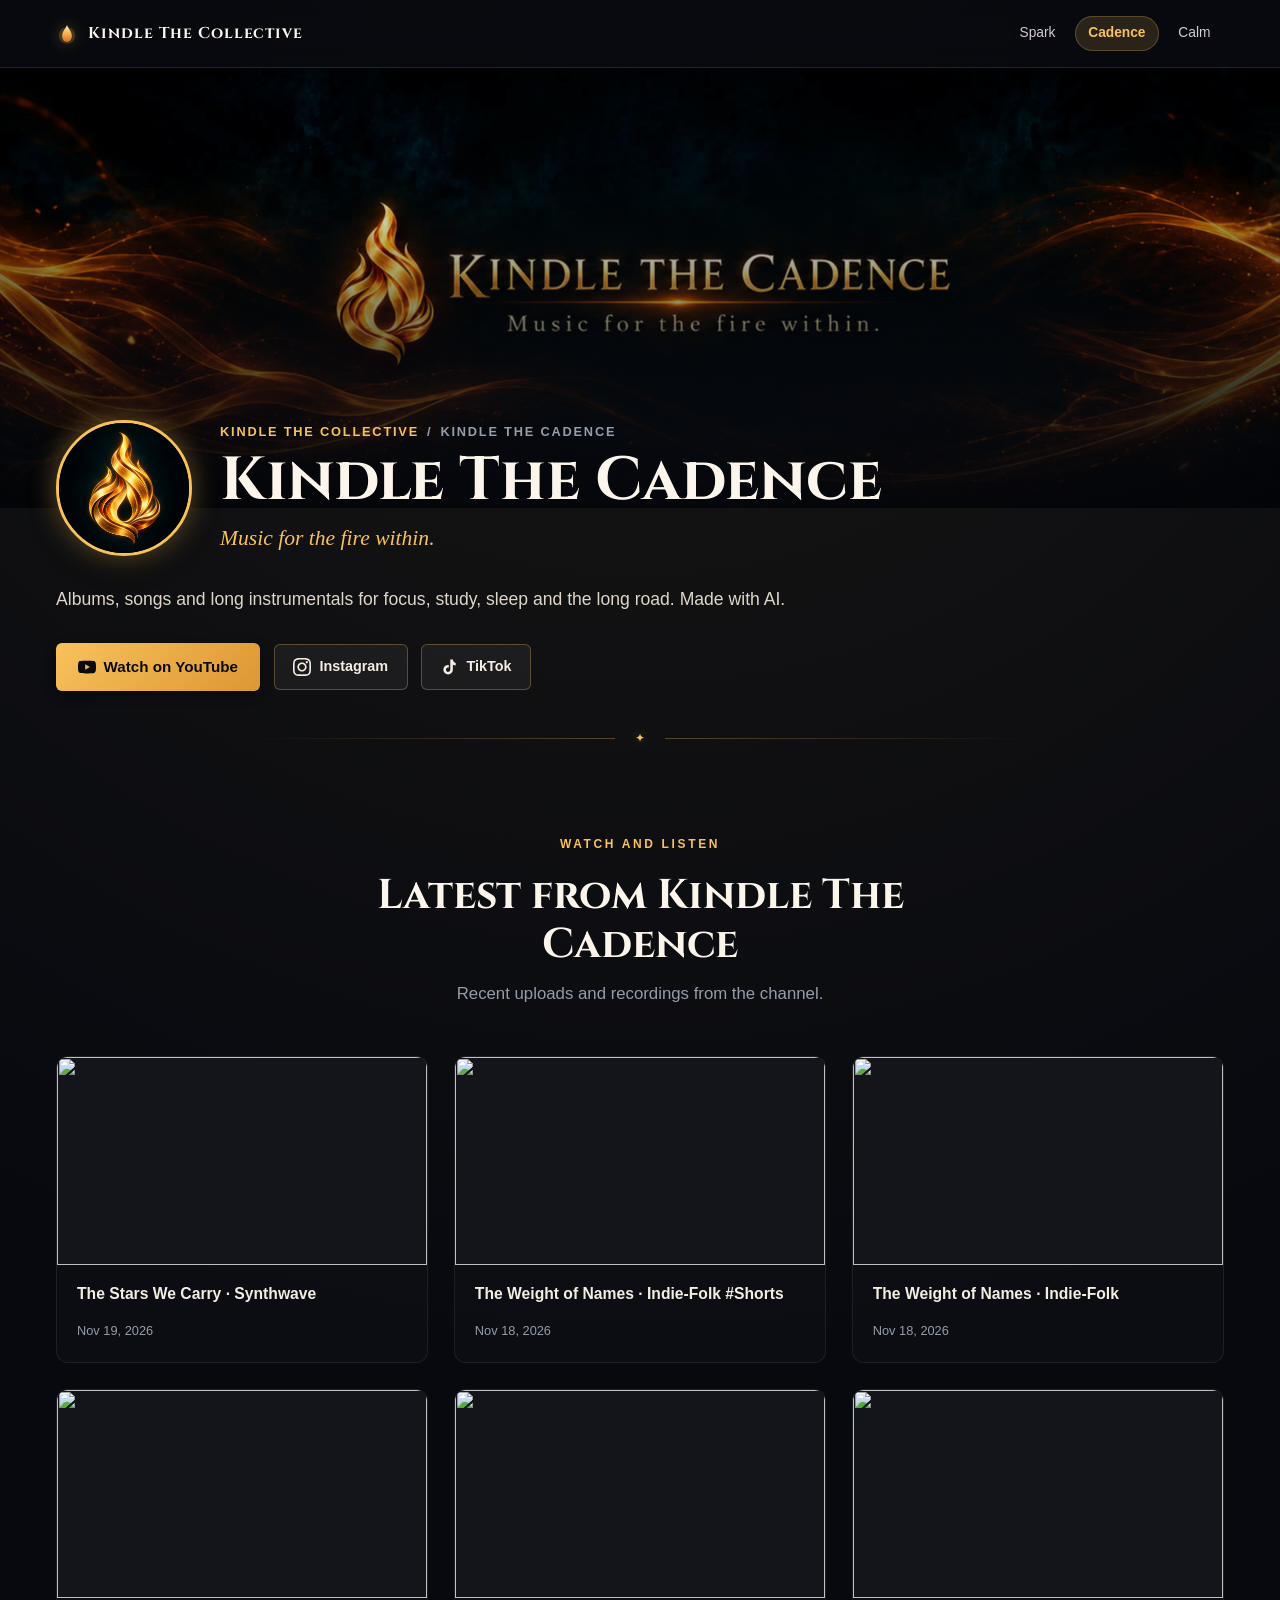
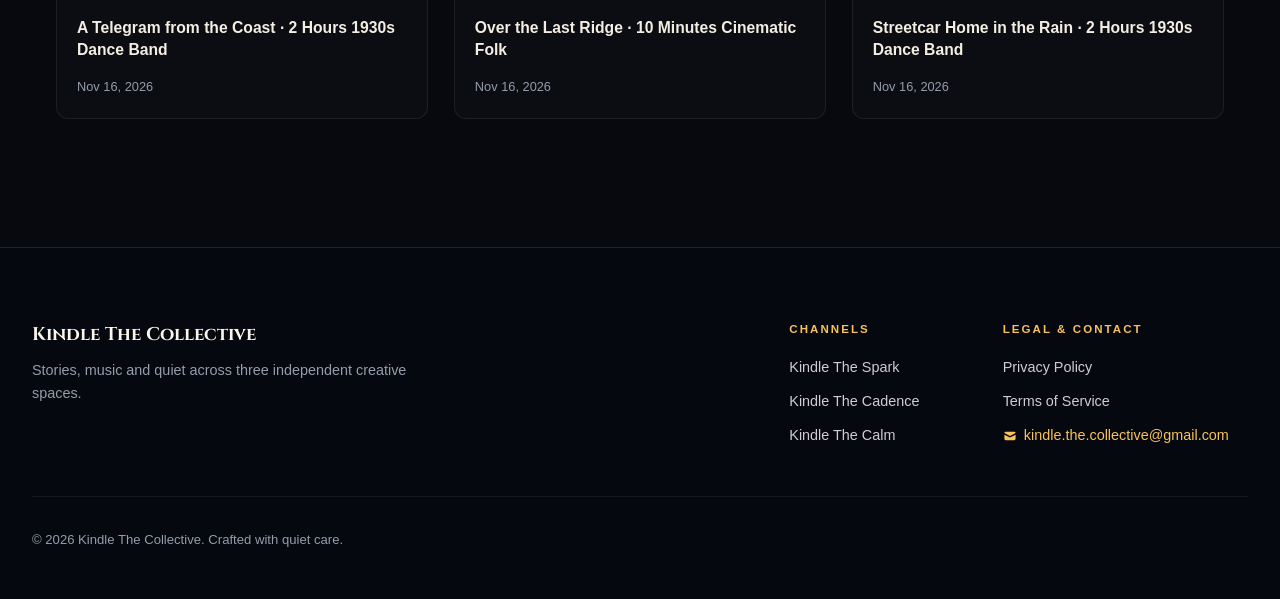
==== cadence/index.html @ eba40ae0 "Hub: home, three channel pages, design pass, latest videos Co-Authored-By: Claude Sonnet 5.5 <norepl" ====
<!doctype html>
<html lang="en">
<head>
<meta charset="utf-8">
<meta name="viewport" content="width=device-width, initial-scale=1">
<title>Kindle The Cadence | Kindle The Collective</title>
<meta name="description" content="Albums, songs and long instrumentals for focus, study, sleep and the long road. Made with AI.">
<link rel="canonical" href="https://kindlethecollective.me/cadence/">
<link rel="icon" type="image/svg+xml" href="../assets/favicon.svg">
<meta name="theme-color" content="#07090f">
<meta property="og:title" content="Kindle The Cadence | Kindle The Collective">
<meta property="og:description" content="Albums, songs and long instrumentals for focus, study, sleep and the long road. Made with AI.">
<meta property="og:type" content="website">
<meta property="og:url" content="https://kindlethecollective.me/cadence/">
<meta property="og:image" content="https://kindlethecollective.me/assets/cadence/banner.jpg">
<meta property="og:site_name" content="Kindle The Collective">
<meta name="twitter:card" content="summary_large_image">
<meta name="twitter:title" content="Kindle The Cadence | Kindle The Collective">
<meta name="twitter:description" content="Albums, songs and long instrumentals for focus, study, sleep and the long road. Made with AI.">
<meta name="twitter:image" content="https://kindlethecollective.me/assets/cadence/banner.jpg">
<link rel="stylesheet" href="../style.css">
</head>
<body class="hub cadence">
<a class="skip-link" href="#main">Skip to main content</a>
<header class="site-header">
  <div class="header-inner">
    <a class="brand-link" href="../index.html">
      <svg class="brand-flame-icon" viewBox="0 0 32 32" width="22" height="22" fill="none" aria-hidden="true">
        <circle cx="16" cy="18" r="12" fill="rgba(245,179,82,0.2)"/>
        <path d="M16 3 C17.5 7.5, 23 12.5, 23 18.5 C23 23.5, 19.8 27.5, 16 27.5 C12.2 27.5, 9 23.5, 9 18.5 C9 12.5, 14.5 7.5, 16 3 Z" fill="url(#flame-cadence)"/>
        <defs>
          <linearGradient id="flame-cadence" x1="50%" y1="0%" x2="50%" y2="100%">
            <stop offset="0%" stop-color="#fff2d1"/>
            <stop offset="40%" stop-color="#f8bf60"/>
            <stop offset="100%" stop-color="#dc6e22"/>
          </linearGradient>
        </defs>
      </svg>
      <span class="brand-name">Kindle The Collective</span>
    </a>
    <nav class="site-nav" aria-label="Channels">
      <a class="nav-link " href="../spark/index.html">Spark</a>
      <a class="nav-link active" href="../cadence/index.html">Cadence</a>
      <a class="nav-link " href="../calm/index.html">Calm</a>
    </nav>
  </div>
</header>
<main id="main">

      <section class="channel-hero">
        <div class="channel-banner-stage">
          <img class="channel-banner-img" src="../assets/cadence/banner.jpg" alt="Kindle The Cadence channel banner" width="1600" height="900" fetchpriority="high">
          <div class="channel-banner-fade"></div>
          <div class="channel-banner-vignette"></div>
        </div>
        <div class="channel-hero-container">
          <div class="channel-meta-wrap">
            <div class="channel-avatar-medallion">
              <img class="channel-avatar-img" src="../assets/cadence/avatar.jpg" alt="Kindle The Cadence avatar" width="512" height="512">
            </div>
            <div class="channel-titles">
              <div class="channel-breadcrumb">
                <a href="../index.html">Kindle The Collective</a>
                <span class="sep" aria-hidden="true">/</span>
                <span class="current">Kindle The Cadence</span>
              </div>
              <h1 class="channel-heading">Kindle The Cadence</h1>
              <p class="channel-tagline">Music for the fire within.</p>
            </div>
          </div>
          <div class="channel-body-panel">
            <p class="channel-about">Albums, songs and long instrumentals for focus, study, sleep and the long road. Made with AI.</p>
            <div class="channel-actions-bar">
              <div class="channel-actions-row"><a class="btn-primary btn-large" href="https://www.youtube.com/@KindleTheCadence" target="_blank" rel="noopener noreferrer"><svg class="btn-icon" viewBox="0 0 24 24" width="18" height="18" fill="currentColor" aria-hidden="true" focusable="false"><path d="M23.498 6.186a3.016 3.016 0 0 0-2.122-2.136C19.505 3.5 12 3.5 12 3.5s-7.505 0-9.377.55a3.016 3.016 0 0 0-2.122 2.136C0 8.07 0 12 0 12s0 3.93.502 5.814a3.016 3.016 0 0 0 2.122 2.136c1.871.55 9.376.55 9.376.55s7.505 0 9.377-.55a3.015 3.015 0 0 0 2.122-2.136C24 15.93 24 12 24 12s0-3.93-.502-5.814zM9.545 15.568V8.432L15.818 12l-6.273 3.568z"/></svg><span>Watch on YouTube</span></a><a class="btn-secondary" href="https://www.instagram.com/kindlethecadence/" target="_blank" rel="noopener noreferrer"><svg class="btn-icon" viewBox="0 0 24 24" width="18" height="18" fill="currentColor" aria-hidden="true" focusable="false"><path d="M12 2.163c3.204 0 3.584.012 4.85.07 3.252.148 4.771 1.691 4.919 4.919.058 1.265.069 1.645.069 4.849 0 3.205-.012 3.584-.069 4.849-.149 3.225-1.664 4.771-4.919 4.919-1.266.058-1.644.07-4.85.07-3.204 0-3.584-.012-4.849-.07-3.26-.149-4.771-1.699-4.919-4.92-.058-1.265-.07-1.644-.07-4.849 0-3.204.013-3.583.07-4.849.149-3.227 1.664-4.771 4.919-4.919 1.266-.057 1.645-.069 4.849-.069zm0-2.163c-3.259 0-3.667.014-4.947.072-4.358.2-6.78 2.618-6.98 6.98-.059 1.281-.073 1.689-.073 4.948 0 3.259.014 3.668.072 4.948.2 4.358 2.618 6.78 6.98 6.98 1.281.058 1.689.072 4.948.072 3.259 0 3.668-.014 4.948-.072 4.354-.2 6.782-2.618 6.979-6.98.059-1.28.073-1.689.073-4.948 0-3.259-.014-3.667-.072-4.947-.196-4.354-2.617-6.78-6.979-6.98-1.281-.059-1.69-.073-4.949-.073zm0 5.838c-3.403 0-6.162 2.759-6.162 6.162s2.759 6.163 6.162 6.163 6.162-2.759 6.162-6.163c0-3.403-2.759-6.162-6.162-6.162zm0 10.162c-2.209 0-4-1.79-4-4 0-2.209 1.791-4 4-4s4 1.791 4 4c0 2.21-1.791 4-4 4zm6.406-11.845c-.796 0-1.441.645-1.441 1.44s.645 1.44 1.441 1.44c.795 0 1.439-.645 1.439-1.44s-.644-1.44-1.439-1.44z"/></svg><span>Instagram</span></a>
<a class="btn-secondary" href="https://www.tiktok.com/@kindle.the.cadenc" target="_blank" rel="noopener noreferrer"><svg class="btn-icon" viewBox="0 0 24 24" width="18" height="18" fill="currentColor" aria-hidden="true" focusable="false"><path d="M19.59 6.69a4.83 4.83 0 0 1-3.77-4.25V2h-3.45v13.67a2.89 2.89 0 0 1-5.2 1.74 2.89 2.89 0 0 1 2.31-4.64c.29 0 .58.04.86.12V9.32a6.34 6.34 0 0 0-.86-.06 6.34 6.34 0 0 0-6.34 6.34 6.34 6.34 0 0 0 6.34 6.34 6.34 6.34 0 0 0 6.34-6.34V9.08a8.28 8.28 0 0 0 3.77 1.06V6.69z"/></svg><span>TikTok</span></a></div>
            </div>
          </div>
        </div>
      </section>

      <div class="section-divider" aria-hidden="true"><span class="divider-ember">✦</span></div>

      <section class="section latest-section">
        <div class="section-header">
          <p class="eyebrow">Watch and listen</p>
          <h2>Latest from Kindle The Cadence</h2>
          <p class="section-desc">Recent uploads and recordings from the channel.</p>
        </div>
        
    <div class="video-grid">
      
        <article class="video-card">
          <a class="video-link" href="https://www.youtube.com/watch?v=D5n5x06TnwE" target="_blank" rel="noopener noreferrer" aria-label="The Stars We Carry · Synthwave">
            <div class="video-thumb-container">
              <img class="video-thumb" src="https://i.ytimg.com/vi/D5n5x06TnwE/hqdefault.jpg" alt="" loading="lazy" width="480" height="360">
              <div class="video-thumb-overlay" aria-hidden="true">
                <span class="video-play-badge">
                  <svg viewBox="0 0 24 24" width="20" height="20" fill="currentColor" aria-hidden="true"><path d="M8 5v14l11-7z"/></svg>
                </span>
              </div>
            </div>
            <div class="video-details">
              <h3 class="video-title">The Stars We Carry · Synthwave</h3>
              <div class="video-meta">
                
                <time datetime="2026-11-19T02:00:14+00:00">Nov 19, 2026</time>
              </div>
            </div>
          </a>
        </article>
      

        <article class="video-card">
          <a class="video-link" href="https://www.youtube.com/watch?v=1hdMqFAphvU" target="_blank" rel="noopener noreferrer" aria-label="The Weight of Names · Indie-Folk #Shorts">
            <div class="video-thumb-container">
              <img class="video-thumb" src="https://i.ytimg.com/vi/1hdMqFAphvU/hqdefault.jpg" alt="" loading="lazy" width="480" height="360">
              <div class="video-thumb-overlay" aria-hidden="true">
                <span class="video-play-badge">
                  <svg viewBox="0 0 24 24" width="20" height="20" fill="currentColor" aria-hidden="true"><path d="M8 5v14l11-7z"/></svg>
                </span>
              </div>
            </div>
            <div class="video-details">
              <h3 class="video-title">The Weight of Names · Indie-Folk #Shorts</h3>
              <div class="video-meta">
                
                <time datetime="2026-11-18T04:00:19+00:00">Nov 18, 2026</time>
              </div>
            </div>
          </a>
        </article>
      

        <article class="video-card">
          <a class="video-link" href="https://www.youtube.com/watch?v=ZBw2aZ0JETo" target="_blank" rel="noopener noreferrer" aria-label="The Weight of Names · Indie-Folk">
            <div class="video-thumb-container">
              <img class="video-thumb" src="https://i.ytimg.com/vi/ZBw2aZ0JETo/hqdefault.jpg" alt="" loading="lazy" width="480" height="360">
              <div class="video-thumb-overlay" aria-hidden="true">
                <span class="video-play-badge">
                  <svg viewBox="0 0 24 24" width="20" height="20" fill="currentColor" aria-hidden="true"><path d="M8 5v14l11-7z"/></svg>
                </span>
              </div>
            </div>
            <div class="video-details">
              <h3 class="video-title">The Weight of Names · Indie-Folk</h3>
              <div class="video-meta">
                
                <time datetime="2026-11-18T02:00:00+00:00">Nov 18, 2026</time>
              </div>
            </div>
          </a>
        </article>
      

        <article class="video-card">
          <a class="video-link" href="https://www.youtube.com/watch?v=j1qWaTFqI-I" target="_blank" rel="noopener noreferrer" aria-label="A Telegram from the Coast · 2 Hours 1930s Dance Band">
            <div class="video-thumb-container">
              <img class="video-thumb" src="https://i.ytimg.com/vi/j1qWaTFqI-I/hqdefault.jpg" alt="" loading="lazy" width="480" height="360">
              <div class="video-thumb-overlay" aria-hidden="true">
                <span class="video-play-badge">
                  <svg viewBox="0 0 24 24" width="20" height="20" fill="currentColor" aria-hidden="true"><path d="M8 5v14l11-7z"/></svg>
                </span>
              </div>
            </div>
            <div class="video-details">
              <h3 class="video-title">A Telegram from the Coast · 2 Hours 1930s Dance Band</h3>
              <div class="video-meta">
                
                <time datetime="2026-11-16T02:00:35+00:00">Nov 16, 2026</time>
              </div>
            </div>
          </a>
        </article>
      

        <article class="video-card">
          <a class="video-link" href="https://www.youtube.com/watch?v=Y3ZLzzFAALo" target="_blank" rel="noopener noreferrer" aria-label="Over the Last Ridge · 10 Minutes Cinematic Folk">
            <div class="video-thumb-container">
              <img class="video-thumb" src="https://i.ytimg.com/vi/Y3ZLzzFAALo/hqdefault.jpg" alt="" loading="lazy" width="480" height="360">
              <div class="video-thumb-overlay" aria-hidden="true">
                <span class="video-play-badge">
                  <svg viewBox="0 0 24 24" width="20" height="20" fill="currentColor" aria-hidden="true"><path d="M8 5v14l11-7z"/></svg>
                </span>
              </div>
            </div>
            <div class="video-details">
              <h3 class="video-title">Over the Last Ridge · 10 Minutes Cinematic Folk</h3>
              <div class="video-meta">
                
                <time datetime="2026-11-16T02:00:35+00:00">Nov 16, 2026</time>
              </div>
            </div>
          </a>
        </article>
      

        <article class="video-card">
          <a class="video-link" href="https://www.youtube.com/watch?v=0XinUee6cok" target="_blank" rel="noopener noreferrer" aria-label="Streetcar Home in the Rain · 2 Hours 1930s Dance Band">
            <div class="video-thumb-container">
              <img class="video-thumb" src="https://i.ytimg.com/vi/0XinUee6cok/hqdefault.jpg" alt="" loading="lazy" width="480" height="360">
              <div class="video-thumb-overlay" aria-hidden="true">
                <span class="video-play-badge">
                  <svg viewBox="0 0 24 24" width="20" height="20" fill="currentColor" aria-hidden="true"><path d="M8 5v14l11-7z"/></svg>
                </span>
              </div>
            </div>
            <div class="video-details">
              <h3 class="video-title">Streetcar Home in the Rain · 2 Hours 1930s Dance Band</h3>
              <div class="video-meta">
                
                <time datetime="2026-11-16T02:00:25+00:00">Nov 16, 2026</time>
              </div>
            </div>
          </a>
        </article>
      
    </div>
  
      </section>
    
</main>
<footer class="site-footer">
  <div class="footer-inner">
    <div class="footer-top">
      <div class="footer-brand">
        <span class="footer-title">Kindle The Collective</span>
        <p class="footer-summary">Stories, music and quiet across three independent creative spaces.</p>
      </div>
      <div class="footer-nav">
        <div class="footer-col">
          <span class="footer-heading">Channels</span>
          <a href="../spark/index.html">Kindle The Spark</a>
          <a href="../cadence/index.html">Kindle The Cadence</a>
          <a href="../calm/index.html">Kindle The Calm</a>
        </div>
        <div class="footer-col">
          <span class="footer-heading">Legal &amp; Contact</span>
          <a href="../privacy.html">Privacy Policy</a>
          <a href="../terms.html">Terms of Service</a>
          <a href="mailto:kindle.the.collective@gmail.com" class="footer-contact-link">
            <svg viewBox="0 0 20 20" width="14" height="14" fill="currentColor" aria-hidden="true"><path d="M2.003 5.884L10 9.882l7.997-3.998A2 2 0 0016 4H4a2 2 0 00-1.997 1.884z"/><path d="M18 8.118l-8 4-8-4V14a2 2 0 002 2h12a2 2 0 002-2V8.118z"/></svg>
            <span>kindle.the.collective@gmail.com</span>
          </a>
        </div>
      </div>
    </div>
    <div class="footer-bottom">
      <p class="footer-copyright">© 2026 Kindle The Collective. Crafted with quiet care.</p>
    </div>
  </div>
</footer>
</body>
</html>
---- style.css ----
:root {
  --font-cinzel: "Cinzel", "Times New Roman", Georgia, serif;
  --font-sans: -apple-system, BlinkMacSystemFont, "Segoe UI", Roboto, "Helvetica Neue", Arial, sans-serif;
  --font-serif: "Charter", "Bitstream Charter", "Sitka Text", Cambria, Georgia, serif;

  --bg: #090a0d;
  --bg-rgb: 9, 10, 13;
  --card-bg: #111319;
  --card-bg-rgb: 17, 19, 25;
  --accent: #e8b879;
  --accent-rgb: 232, 184, 121;
  --accent-hover: #f7d29c;
  --brand: #bc763f;
  --brand-rgb: 188, 118, 63;
  --text: #f4eee3;
  --text-dim: #cfc6b8;
  --muted: #9c9485;
  --line: rgba(232, 184, 121, 0.12);
  --line-bright: rgba(232, 184, 121, 0.28);
  --gold-glow: rgba(232, 184, 121, 0.35);

  --panel: #12151c;
  --ember: #e8a14a;
}

* { box-sizing: border-box; }
html { -webkit-text-size-adjust: 100%; scroll-behavior: smooth; }

::selection {
  background: rgba(232, 184, 121, 0.35);
  color: #ffffff;
}

@font-face {
  font-family: Cinzel;
  src: url('assets/fonts/Cinzel.ttf') format('truetype');
  font-style: normal;
  font-weight: 400 900;
  font-display: swap;
}

/* ==========================================================================
   Legal pages layout (privacy.html, terms.html)
   ========================================================================== */
body {
  margin: 0;
  background: var(--bg);
  color: var(--text);
  font: 18px/1.7 var(--font-serif);
}

.wrap {
  max-width: 44rem;
  margin: 0 auto;
  padding: 3.5rem 1.5rem 5rem;
}

header.site {
  margin-bottom: 2.5rem;
  border-bottom: 1px solid var(--line);
  padding-bottom: 1.25rem;
}

header.site a.brand {
  color: var(--accent);
  text-decoration: none;
  letter-spacing: .12em;
  text-transform: uppercase;
  font-size: .9rem;
  font-weight: 700;
  font-family: var(--font-cinzel);
  transition: color 0.2s ease;
}

header.site a.brand:hover {
  color: #ffffff;
}

h1 { font-family: var(--font-cinzel); font-weight: 400; font-size: 2.2rem; line-height: 1.2; margin: 0 0 .5rem; color: #ffffff; }
h2 { font-family: var(--font-cinzel); font-weight: 400; font-size: 1.35rem; color: var(--accent); margin: 2.4rem 0 .6rem; }
p, li { margin: .6rem 0; }
ul { padding-left: 1.2rem; }
a { color: var(--accent); }
.meta { color: var(--muted); font-size: .95rem; margin-bottom: 1.5rem; font-family: var(--font-sans); }

footer {
  margin-top: 3.5rem;
  padding-top: 1.5rem;
  border-top: 1px solid var(--line);
  color: var(--muted);
  font-size: .9rem;
  font-family: var(--font-sans);
}

footer a {
  margin-right: 1.2rem;
  color: var(--text-dim);
  text-decoration: none;
  transition: color 0.2s ease;
}

footer a:hover {
  color: var(--accent);
}

.note {
  background: var(--panel);
  border: 1px solid var(--line);
  border-radius: 8px;
  padding: .9rem 1.1rem;
  color: var(--text-dim);
}

/* ==========================================================================
   Hub & Channel Themes
   ========================================================================== */
.hub {
  font: 16px/1.65 var(--font-sans);
  background: var(--bg);
  color: var(--text);
  overflow-x: hidden;
  position: relative;
  background-image: radial-gradient(circle at 50% 0%, rgba(var(--accent-rgb), 0.08) 0%, transparent 60%);
}

.hub.spark {
  --bg: #0d0c0a;
  --bg-rgb: 13, 12, 10;
  --card-bg: #151310;
  --card-bg-rgb: 21, 19, 16;
  --accent: #f0ac69;
  --accent-rgb: 240, 172, 105;
  --accent-hover: #ffc48a;
  --brand: #bc763f;
  --brand-rgb: 188, 118, 63;
  --text: #f6eee3;
  --text-dim: #d3c9ba;
  --muted: #a49a8c;
  --line: rgba(240, 172, 105, 0.14);
  --line-bright: rgba(240, 172, 105, 0.3);
  --gold-glow: rgba(240, 172, 105, 0.4);
}

.hub.cadence {
  --bg: #07090f;
  --bg-rgb: 7, 9, 15;
  --card-bg: #0e121a;
  --card-bg-rgb: 14, 18, 26;
  --accent: #f8c15c;
  --accent-rgb: 248, 193, 92;
  --accent-hover: #ffd37a;
  --brand: #dc9733;
  --brand-rgb: 220, 151, 51;
  --text: #f6f0e6;
  --text-dim: #d2cbd4;
  --muted: #959caa;
  --line: rgba(248, 193, 92, 0.14);
  --line-bright: rgba(248, 193, 92, 0.3);
  --gold-glow: rgba(248, 193, 92, 0.4);
}

.hub.calm {
  --bg: #030c17;
  --bg-rgb: 3, 12, 23;
  --card-bg: #07192d;
  --card-bg-rgb: 7, 25, 45;
  --accent: #ebd096;
  --accent-rgb: 235, 208, 150;
  --accent-hover: #f6e1b4;
  --brand: #ddab61;
  --brand-rgb: 221, 171, 97;
  --text: #f1ede5;
  --text-dim: #c5d3df;
  --muted: #859bb0;
  --line: rgba(235, 208, 150, 0.14);
  --line-bright: rgba(235, 208, 150, 0.3);
  --gold-glow: rgba(235, 208, 150, 0.4);
}

.hub a:focus-visible,
.hub button:focus-visible {
  outline: 2px solid var(--accent);
  outline-offset: 3px;
  box-shadow: 0 0 14px var(--gold-glow);
}

/* Screen reader utility */
.sr-only {
  position: absolute;
  width: 1px;
  height: 1px;
  padding: 0;
  margin: -1px;
  overflow: hidden;
  clip: rect(0, 0, 0, 0);
  white-space: nowrap;
  border: 0;
}

/* ==========================================================================
   Header & Navigation
   ========================================================================== */
.skip-link {
  position: absolute;
  left: 1.5rem;
  top: -8rem;
  background: #11141a;
  color: var(--accent);
  padding: 0.65rem 1.25rem;
  border: 1px solid var(--accent);
  border-radius: 6px;
  z-index: 100;
  font-weight: 600;
  text-decoration: none;
  box-shadow: 0 6px 20px rgba(0,0,0,0.8);
  transition: top 0.2s ease;
}

.skip-link:focus {
  top: 1.5rem;
  outline: 2px solid #ffffff;
}

.site-header {
  position: sticky;
  top: 0;
  z-index: 50;
  backdrop-filter: blur(14px);
  -webkit-backdrop-filter: blur(14px);
  background: rgba(var(--bg-rgb), 0.85);
  border-bottom: 1px solid var(--line);
  transition: background-color 0.3s ease, border-color 0.3s ease;
}

.header-inner {
  max-width: 76rem;
  margin: 0 auto;
  padding: 1rem 1.5rem;
  display: flex;
  align-items: center;
  justify-content: space-between;
  gap: 1.25rem;
}

.brand-link {
  display: flex;
  align-items: center;
  gap: 0.65rem;
  text-decoration: none;
  color: #fcf8f0;
  transition: transform 0.2s ease;
  flex-shrink: 0;
}

.brand-link:hover {
  transform: translateY(-1px);
}

.brand-flame-icon {
  flex-shrink: 0;
  filter: drop-shadow(0 0 8px var(--gold-glow));
}

.brand-name {
  font-family: var(--font-cinzel);
  font-size: clamp(0.88rem, 2.5vw, 0.98rem);
  font-weight: 700;
  letter-spacing: 0.06em;
  color: #fbf6ee;
  white-space: nowrap;
  transition: color 0.2s ease;
}

.brand-link:hover .brand-name {
  color: var(--accent);
}

.site-nav {
  display: flex;
  align-items: center;
  gap: 0.35rem;
  flex-shrink: 0;
}

.nav-link {
  color: var(--text-dim);
  text-decoration: none;
  font-size: 0.86rem;
  font-weight: 500;
  padding: 0.4rem 0.85rem;
  border-radius: 999px;
  transition: all 0.2s ease;
  white-space: nowrap;
}

.nav-link:hover {
  color: #ffffff;
  background: rgba(255, 255, 255, 0.06);
}

.nav-link.active {
  color: var(--accent);
  background: rgba(var(--accent-rgb), 0.14);
  font-weight: 600;
  box-shadow: inset 0 0 0 1px rgba(var(--accent-rgb), 0.25);
}

@media (max-width: 600px) {
  .header-inner {
    padding: 0.85rem 1rem;
    gap: 0.6rem;
    flex-wrap: wrap;
  }
  .brand-name {
    font-size: 0.85rem;
    letter-spacing: 0.04em;
  }
  .brand-flame-icon {
    width: 18px;
    height: 18px;
  }
  .nav-link {
    padding: 0.35rem 0.6rem;
    font-size: 0.8rem;
  }
}

/* ==========================================================================
   Hero (Home)
   ========================================================================== */
.hero-home {
  position: relative;
  min-height: clamp(26rem, 58vh, 36rem);
  display: flex;
  align-items: center;
  justify-content: center;
  text-align: center;
  padding: 5.5rem 1.5rem 5rem;
  overflow: hidden;
}

.hero-glow {
  position: absolute;
  width: min(720px, 94vw);
  height: 420px;
  border-radius: 50%;
  background: radial-gradient(ellipse at 50% 50%, rgba(240, 150, 60, 0.32) 0%, rgba(210, 110, 40, 0.18) 35%, rgba(160, 60, 20, 0.08) 60%, transparent 75%);
  filter: blur(50px);
  pointer-events: none;
  transform: translateZ(0);
  animation: emberBreathe 8s ease-in-out infinite alternate;
}

@keyframes emberBreathe {
  0% { transform: scale(0.92) translateY(0); opacity: 0.72; }
  50% { transform: scale(1.08) translateY(-10px); opacity: 1; }
  100% { transform: scale(0.96) translateY(6px); opacity: 0.78; }
}

.hero-content {
  position: relative;
  z-index: 2;
  max-width: 52rem;
  display: flex;
  flex-direction: column;
  align-items: center;
}

.eyebrow {
  font-family: var(--font-sans);
  font-size: 0.75rem;
  font-weight: 700;
  text-transform: uppercase;
  letter-spacing: 0.22em;
  color: var(--accent);
  margin: 0 0 1rem;
  display: flex;
  align-items: center;
  gap: 0.5rem;
  justify-content: center;
}

.eyebrow-spark {
  color: var(--brand);
  font-size: 0.7rem;
  animation: sparkTwinkle 4s ease-in-out infinite alternate;
}

@keyframes sparkTwinkle {
  0% { opacity: 0.5; transform: scale(0.9); }
  100% { opacity: 1; transform: scale(1.15); filter: drop-shadow(0 0 6px var(--accent)); }
}

.hero-home h1 {
  font-family: var(--font-cinzel);
  font-size: clamp(2.5rem, 6.2vw, 4.8rem);
  font-weight: 700;
  line-height: 1.15;
  letter-spacing: 0.03em;
  margin: 0.2rem 0 0.85rem;
  color: #fbf5eb;
  background: linear-gradient(180deg, #ffffff 15%, #f6ecd8 60%, #deb881 100%);
  -webkit-background-clip: text;
  -webkit-text-fill-color: transparent;
}

.hero-sub {
  font-family: var(--font-serif);
  font-size: clamp(1.15rem, 2.2vw, 1.35rem);
  color: #d6cebe;
  margin: 0 0 2.4rem;
  font-style: italic;
}

.hero-cta {
  display: inline-flex;
  align-items: center;
  gap: 0.55rem;
  padding: 0.8rem 1.6rem;
  border-radius: 999px;
  background: rgba(255, 255, 255, 0.04);
  border: 1px solid rgba(var(--accent-rgb), 0.35);
  color: #f8f1e5;
  text-decoration: none;
  font-size: 0.92rem;
  font-weight: 600;
  letter-spacing: 0.03em;
  backdrop-filter: blur(8px);
  transition: all 0.25s ease;
}

.hero-cta:hover {
  background: rgba(var(--accent-rgb), 0.16);
  border-color: var(--accent);
  color: #ffffff;
  transform: translateY(-2px);
  box-shadow: 0 8px 24px var(--gold-glow);
}

.hero-arrow {
  transition: transform 0.25s ease;
}

.hero-cta:hover .hero-arrow {
  transform: translateY(3px);
}

/* ==========================================================================
   Section Dividers & Headers
   ========================================================================== */
.section-divider {
  display: flex;
  align-items: center;
  justify-content: center;
  max-width: 48rem;
  margin: 0 auto;
  height: 2rem;
  position: relative;
}

.section-divider::before,
.section-divider::after {
  content: "";
  flex: 1;
  height: 1px;
  background: linear-gradient(90deg, transparent, var(--line-bright));
}

.section-divider::after {
  background: linear-gradient(90deg, var(--line-bright), transparent);
}

.divider-ember {
  padding: 0 1.25rem;
  color: var(--accent);
  font-size: 0.75rem;
  text-shadow: 0 0 10px var(--gold-glow);
}

.section {
  max-width: 76rem;
  margin: 0 auto;
  padding: 5rem 1.5rem;
}

.section-header {
  text-align: center;
  max-width: 38rem;
  margin: 0 auto 3rem;
}

.section-header h2 {
  font-family: var(--font-cinzel);
  font-size: clamp(1.8rem, 3.5vw, 2.6rem);
  font-weight: 700;
  line-height: 1.2;
  color: #fbf5eb;
  margin: 0.3rem 0 0.6rem;
}

.section-desc {
  color: var(--muted);
  font-size: 1.05rem;
  margin: 0;
}

/* ==========================================================================
   Channel Cards (Home - Film Poster Style)
   ========================================================================== */
.channel-grid {
  display: grid;
  grid-template-columns: 1fr;
  gap: 1.75rem;
}

@media (min-width: 960px) {
  .channel-grid {
    grid-template-columns: repeat(3, minmax(0, 1fr));
  }
}

@media (min-width: 640px) and (max-width: 959px) {
  .channel-grid {
    max-width: 46rem;
    margin: 0 auto;
  }
}

.channel-card {
  position: relative;
  border-radius: 16px;
  overflow: hidden;
  background: var(--card-bg);
  border: 1px solid var(--line);
  display: flex;
  flex-direction: column;
  transition: transform 0.35s cubic-bezier(0.2, 0.8, 0.2, 1), border-color 0.35s ease, box-shadow 0.35s ease;
  box-shadow: 0 12px 30px -10px rgba(0, 0, 0, 0.7);
}

.channel-card.spark {
  --accent: #f0ac69;
  --accent-rgb: 240, 172, 105;
  --brand: #bc763f;
  --brand-rgb: 188, 118, 63;
  --card-bg: #151310;
  --gold-glow: rgba(240, 172, 105, 0.4);
}

.channel-card.cadence {
  --accent: #f8c15c;
  --accent-rgb: 248, 193, 92;
  --brand: #dc9733;
  --brand-rgb: 220, 151, 51;
  --card-bg: #0e121a;
  --gold-glow: rgba(248, 193, 92, 0.4);
}

.channel-card.calm {
  --accent: #ebd096;
  --accent-rgb: 235, 208, 150;
  --brand: #ddab61;
  --brand-rgb: 221, 171, 97;
  --card-bg: #07192d;
  --gold-glow: rgba(235, 208, 150, 0.4);
}

.channel-card:hover {
  transform: translateY(-6px);
  border-color: var(--line-bright);
  box-shadow: 0 20px 45px -12px rgba(0, 0, 0, 0.85), 0 0 30px -4px var(--gold-glow);
}

.card-media {
  position: absolute;
  inset: 0;
  pointer-events: none;
  overflow: hidden;
}

.card-banner-bg {
  position: absolute;
  inset: -15px;
  width: calc(100% + 30px);
  height: calc(100% + 30px);
  object-fit: cover;
  object-position: center;
  opacity: 0.24;
  filter: blur(4px) saturate(1.15) brightness(0.8);
  transition: transform 0.6s cubic-bezier(0.2, 0.8, 0.2, 1), opacity 0.6s ease, filter 0.6s ease;
  transform: scale(1.08);
}

.channel-card:hover .card-banner-bg {
  transform: scale(1.15);
  opacity: 0.35;
  filter: blur(3px) saturate(1.25) brightness(0.9);
}

.card-shade {
  position: absolute;
  inset: 0;
  background: linear-gradient(180deg, rgba(var(--bg-rgb), 0.72) 0%, rgba(var(--bg-rgb), 0.88) 42%, rgba(var(--bg-rgb), 0.98) 100%);
}

.card-inner {
  position: relative;
  z-index: 2;
  padding: 2.2rem 1.75rem 1.75rem;
  display: flex;
  flex-direction: column;
  flex: 1;
}

.card-header {
  display: flex;
  align-items: center;
  gap: 1.1rem;
  margin-bottom: 1.25rem;
}

.avatar-medallion {
  display: block;
  width: 4.5rem;
  height: 4.5rem;
  border-radius: 50%;
  overflow: hidden;
  flex-shrink: 0;
  border: 2px solid var(--accent);
  box-shadow: 0 0 16px var(--gold-glow), 0 4px 10px rgba(0, 0, 0, 0.6);
  transition: transform 0.3s ease, box-shadow 0.3s ease;
  background: #000;
}

.avatar-medallion:hover {
  transform: scale(1.06);
  box-shadow: 0 0 22px var(--gold-glow);
}

.avatar-img {
  width: 100%;
  height: 100%;
  object-fit: cover;
  display: block;
}

.card-titles {
  display: flex;
  flex-direction: column;
}

.card-kicker {
  font-size: 0.7rem;
  font-weight: 700;
  text-transform: uppercase;
  letter-spacing: 0.18em;
  color: var(--accent);
  margin: 0 0 0.25rem;
}

.card-channel-name {
  font-family: var(--font-cinzel);
  font-size: 1.3rem;
  font-weight: 700;
  line-height: 1.2;
  margin: 0;
}

.card-channel-name a {
  color: #fbf5eb;
  text-decoration: none;
  transition: color 0.2s ease;
}

.card-channel-name a:hover {
  color: var(--accent);
}

.card-tagline {
  font-family: var(--font-serif);
  font-size: 1rem;
  line-height: 1.5;
  color: #d8d0c2;
  margin: 0 0 1.5rem;
  min-height: 3rem;
}

.card-actions {
  margin-bottom: 1.5rem;
}

.btn-group {
  display: flex;
  align-items: center;
  gap: 0.55rem;
  flex-wrap: wrap;
}

.btn-primary {
  display: inline-flex;
  align-items: center;
  gap: 0.45rem;
  background: linear-gradient(135deg, var(--accent) 0%, var(--brand) 100%);
  color: #0a0b0d !important;
  font-weight: 700;
  font-size: 0.84rem;
  padding: 0.55rem 0.9rem;
  border-radius: 6px;
  text-decoration: none;
  white-space: nowrap;
  box-shadow: 0 4px 12px rgba(0, 0, 0, 0.4);
  transition: all 0.2s ease;
}

.btn-primary:hover {
  filter: brightness(1.12);
  transform: translateY(-1px);
  box-shadow: 0 6px 16px var(--gold-glow);
}

.social-cluster {
  display: inline-flex;
  align-items: center;
  gap: 0.45rem;
}

.btn-social {
  width: 2.35rem;
  height: 2.35rem;
  border-radius: 6px;
  display: inline-flex;
  align-items: center;
  justify-content: center;
  background: rgba(255, 255, 255, 0.05);
  border: 1px solid rgba(255, 255, 255, 0.1);
  color: var(--text-dim) !important;
  text-decoration: none;
  flex-shrink: 0;
  transition: all 0.2s ease;
}

.btn-social:hover {
  background: rgba(var(--accent-rgb), 0.16);
  border-color: var(--accent);
  color: var(--accent) !important;
  transform: translateY(-1px);
}

.btn-secondary {
  display: inline-flex;
  align-items: center;
  gap: 0.5rem;
  background: rgba(255, 255, 255, 0.05);
  border: 1px solid var(--line-bright);
  color: #f3ede2 !important;
  font-size: 0.9rem;
  font-weight: 600;
  padding: 0.65rem 1.15rem;
  border-radius: 6px;
  text-decoration: none;
  white-space: nowrap;
  transition: all 0.2s ease;
}

.btn-secondary:hover {
  background: rgba(var(--accent-rgb), 0.14);
  border-color: var(--accent);
  color: #ffffff !important;
  transform: translateY(-1px);
}

.btn-compact {
  padding: 0.55rem 0.85rem;
  font-size: 0.85rem;
}

.btn-large {
  padding: 0.7rem 1.4rem;
  font-size: 0.95rem;
}

.card-footer {
  margin-top: auto;
  padding-top: 1rem;
  border-top: 1px solid var(--line);
}

.explore-link {
  display: flex;
  align-items: center;
  justify-content: space-between;
  color: var(--accent);
  font-size: 0.88rem;
  font-weight: 600;
  text-decoration: none;
  transition: all 0.2s ease;
}

.explore-link:hover {
  color: #ffffff;
}

.explore-arrow {
  transition: transform 0.2s ease;
}

.explore-link:hover .explore-arrow {
  transform: translateX(4px);
}

/* ==========================================================================
   Channel Page Hero
   ========================================================================== */
.channel-hero {
  position: relative;
  margin-bottom: 2rem;
}

.channel-banner-stage {
  position: relative;
  width: 100%;
  height: clamp(260px, 42vw, 440px);
  overflow: hidden;
  background: #050608;
}

.channel-banner-img {
  width: 100%;
  height: 100%;
  object-fit: cover;
  object-position: center;
  display: block;
  filter: brightness(0.92) contrast(1.04);
}

.channel-banner-fade {
  position: absolute;
  inset: 0;
  background: linear-gradient(180deg, rgba(var(--bg-rgb), 0) 25%, rgba(var(--bg-rgb), 0.65) 70%, var(--bg) 100%);
  pointer-events: none;
}

.channel-banner-vignette {
  position: absolute;
  inset: 0;
  background: radial-gradient(ellipse at 50% 50%, transparent 45%, rgba(0, 0, 0, 0.55) 100%);
  pointer-events: none;
}

.channel-hero-container {
  max-width: 76rem;
  margin: -5.5rem auto 0;
  padding: 0 1.5rem;
  position: relative;
  z-index: 3;
}

.channel-meta-wrap {
  display: flex;
  align-items: flex-end;
  gap: 1.75rem;
  flex-wrap: wrap;
  margin-bottom: 1.75rem;
}

.channel-avatar-medallion {
  width: clamp(6.5rem, 14vw, 8.5rem);
  height: clamp(6.5rem, 14vw, 8.5rem);
  border-radius: 50%;
  overflow: hidden;
  flex-shrink: 0;
  border: 3px solid var(--accent);
  box-shadow: 0 0 28px var(--gold-glow), 0 8px 25px rgba(0, 0, 0, 0.7);
  background: #000;
}

.channel-avatar-img {
  width: 100%;
  height: 100%;
  object-fit: cover;
  display: block;
}

.channel-titles {
  display: flex;
  flex-direction: column;
}

.channel-breadcrumb {
  display: flex;
  align-items: center;
  gap: 0.5rem;
  font-size: 0.8rem;
  font-weight: 600;
  text-transform: uppercase;
  letter-spacing: 0.14em;
  color: var(--muted);
  margin-bottom: 0.4rem;
}

.channel-breadcrumb a {
  color: var(--accent);
  text-decoration: none;
  transition: color 0.2s ease;
}

.channel-breadcrumb a:hover {
  color: #ffffff;
}

.channel-heading {
  font-family: var(--font-cinzel);
  font-size: clamp(2.2rem, 5vw, 3.8rem);
  font-weight: 700;
  line-height: 1.1;
  margin: 0 0 0.35rem;
  color: #fbf5eb;
}

.channel-tagline {
  font-family: var(--font-serif);
  font-style: italic;
  font-size: clamp(1.1rem, 2.2vw, 1.35rem);
  color: var(--accent);
  margin: 0;
}

.channel-body-panel {
  max-width: 48rem;
  margin-top: 1.25rem;
}

.channel-about {
  font-size: 1.1rem;
  line-height: 1.75;
  color: #ded6c9;
  margin: 0 0 1.75rem;
}

.channel-actions-bar {
  margin-bottom: 2rem;
}

.channel-actions-row {
  display: flex;
  align-items: center;
  gap: 0.85rem;
  flex-wrap: wrap;
}

@media (max-width: 640px) {
  .channel-hero-container {
    margin-top: -3.5rem;
    padding: 0 1.25rem;
  }
  .channel-meta-wrap {
    flex-direction: column;
    align-items: flex-start;
    gap: 1rem;
  }
  .channel-avatar-medallion {
    width: 5.5rem;
    height: 5.5rem;
  }
}

/* ==========================================================================
   Video Grid & Video Cards
   ========================================================================== */
.video-grid {
  display: grid;
  grid-template-columns: 1fr;
  gap: 1.6rem;
}

@media (min-width: 600px) {
  .video-grid {
    grid-template-columns: repeat(2, minmax(0, 1fr));
  }
}

@media (min-width: 960px) {
  .video-grid {
    grid-template-columns: repeat(3, minmax(0, 1fr));
  }
}

.video-card {
  border-radius: 12px;
  overflow: hidden;
  background: rgba(255, 255, 255, 0.02);
  border: 1px solid rgba(255, 255, 255, 0.07);
  transition: transform 0.3s cubic-bezier(0.2, 0.8, 0.2, 1), border-color 0.3s ease, box-shadow 0.3s ease, background-color 0.3s ease;
  display: flex;
  flex-direction: column;
}

.video-card:hover {
  transform: translateY(-5px);
  border-color: var(--line-bright);
  background: rgba(255, 255, 255, 0.045);
  box-shadow: 0 14px 34px -10px rgba(0, 0, 0, 0.8), 0 0 20px -6px var(--gold-glow);
}

.video-link {
  text-decoration: none;
  color: inherit;
  display: flex;
  flex-direction: column;
  height: 100%;
}

.video-thumb-container {
  position: relative;
  width: 100%;
  aspect-ratio: 16 / 9;
  overflow: hidden;
  background: #13151a;
}

.video-thumb {
  width: 100%;
  height: 100%;
  object-fit: cover;
  display: block;
  transition: transform 0.5s ease, filter 0.5s ease;
}

.video-card:hover .video-thumb {
  transform: scale(1.04);
  filter: brightness(1.06);
}

.video-thumb-overlay {
  position: absolute;
  inset: 0;
  background: rgba(8, 10, 14, 0.35);
  display: flex;
  align-items: center;
  justify-content: center;
  opacity: 0;
  transition: opacity 0.25s ease, background-color 0.25s ease;
}

.video-card:hover .video-thumb-overlay {
  opacity: 1;
}

.video-play-badge {
  width: 3rem;
  height: 3rem;
  border-radius: 50%;
  background: var(--accent);
  color: #0a0b0d;
  display: flex;
  align-items: center;
  justify-content: center;
  box-shadow: 0 4px 16px rgba(0, 0, 0, 0.6);
  transform: scale(0.85);
  transition: transform 0.25s ease;
}

.video-card:hover .video-play-badge {
  transform: scale(1);
}

.video-details {
  padding: 1.15rem 1.25rem 1.35rem;
  display: flex;
  flex-direction: column;
  flex: 1;
}

.video-title {
  font-family: var(--font-sans);
  font-size: 0.98rem;
  font-weight: 600;
  line-height: 1.45;
  color: #f4ede2;
  margin: 0 0 0.85rem;
  display: -webkit-box;
  -webkit-line-clamp: 2;
  -webkit-box-orient: vertical;
  overflow: hidden;
  transition: color 0.2s ease;
}

.video-card:hover .video-title {
  color: var(--accent);
}

.video-meta {
  margin-top: auto;
  display: flex;
  align-items: center;
  gap: 0.5rem;
  font-size: 0.8rem;
  color: var(--muted);
}

.video-channel-tag {
  font-weight: 600;
  color: var(--accent);
}

.meta-dot {
  color: var(--muted);
}

.empty-videos {
  padding: 3rem 1.5rem;
  text-align: center;
  color: var(--muted);
  background: rgba(255, 255, 255, 0.02);
  border: 1px dashed var(--line);
  border-radius: 12px;
}

/* ==========================================================================
   About Section (Home)
   ========================================================================== */
.about-card {
  position: relative;
  border-radius: 16px;
  overflow: hidden;
  background: rgba(255, 255, 255, 0.02);
  border: 1px solid var(--line);
  padding: clamp(2.5rem, 5vw, 4rem) clamp(1.5rem, 4vw, 3.5rem);
}

.about-glow {
  position: absolute;
  width: 420px;
  height: 420px;
  right: -100px;
  top: -100px;
  background: radial-gradient(circle, var(--gold-glow) 0%, transparent 70%);
  filter: blur(55px);
  pointer-events: none;
  opacity: 0.35;
}

.about-content {
  position: relative;
  z-index: 2;
}

.about-card h2 {
  font-family: var(--font-cinzel);
  font-size: clamp(1.7rem, 3.2vw, 2.3rem);
  font-weight: 700;
  color: #fbf5eb;
  margin: 0.2rem 0 1rem;
}

.about-lead {
  font-family: var(--font-serif);
  font-size: 1.25rem;
  line-height: 1.65;
  color: #ded6c9;
  margin: 0 0 2.5rem;
  max-width: 48rem;
}

.about-grid {
  display: grid;
  grid-template-columns: 1fr;
  gap: 1.5rem;
  border-top: 1px solid var(--line);
  padding-top: 2.5rem;
}

@media (min-width: 768px) {
  .about-grid {
    grid-template-columns: repeat(3, minmax(0, 1fr));
  }
}

.about-pillar {
  background: rgba(255, 255, 255, 0.02);
  border: 1px solid var(--line);
  border-radius: 12px;
  padding: 1.5rem;
  transition: border-color 0.25s ease, transform 0.25s ease;
}

.about-pillar:hover {
  border-color: var(--line-bright);
  transform: translateY(-2px);
}

.pillar-title {
  font-family: var(--font-cinzel);
  font-size: 1.1rem;
  font-weight: 700;
  color: var(--accent);
  margin: 0 0 0.65rem;
}

.about-pillar p {
  font-size: 0.95rem;
  line-height: 1.6;
  color: var(--muted);
  margin: 0;
}

/* ==========================================================================
   Footer
   ========================================================================== */
.site-footer {
  border-top: 1px solid var(--line);
  background: rgba(var(--bg-rgb), 0.95);
  margin-top: 3rem;
  padding: 4.5rem 1.5rem 3rem;
  color: var(--muted);
  font-size: 0.9rem;
}

.footer-inner {
  max-width: 76rem;
  margin: 0 auto;
}

.footer-top {
  display: flex;
  justify-content: space-between;
  gap: 3rem;
  flex-wrap: wrap;
  margin-bottom: 3rem;
}

.footer-brand {
  max-width: 24rem;
}

.footer-title {
  font-family: var(--font-cinzel);
  font-size: 1.15rem;
  font-weight: 700;
  color: #fbf5eb;
  display: block;
  margin-bottom: 0.5rem;
}

.footer-summary {
  color: var(--muted);
  line-height: 1.6;
  margin: 0;
}

.footer-nav {
  display: flex;
  gap: clamp(2rem, 5vw, 4rem);
  flex-wrap: wrap;
}

.footer-col {
  display: flex;
  flex-direction: column;
  gap: 0.65rem;
}

.footer-heading {
  font-size: 0.72rem;
  font-weight: 700;
  text-transform: uppercase;
  letter-spacing: 0.18em;
  color: var(--accent);
  margin-bottom: 0.4rem;
}

.footer-col a {
  color: var(--text-dim);
  text-decoration: none;
  transition: color 0.2s ease;
}

.footer-col a:hover {
  color: #ffffff;
}

.footer-contact-link {
  display: inline-flex;
  align-items: center;
  gap: 0.45rem;
  color: var(--accent) !important;
}

.footer-contact-link:hover {
  color: #ffffff !important;
}

.footer-bottom {
  border-top: 1px solid rgba(255, 255, 255, 0.06);
  padding-top: 2rem;
  display: flex;
  justify-content: space-between;
  align-items: center;
  font-size: 0.82rem;
  color: var(--muted);
  flex-wrap: wrap;
  gap: 1rem;
}

.footer-copyright {
  margin: 0;
}

/* ==========================================================================
   Motion & Accessibility
   ========================================================================== */
@media (prefers-reduced-motion: reduce) {
  *,
  *::before,
  *::after {
    animation-duration: 0.01ms !important;
    animation-iteration-count: 1 !important;
    transition-duration: 0.01ms !important;
    scroll-behavior: auto !important;
  }
  .hero-glow {
    animation: none !important;
    opacity: 0.85;
  }
  .eyebrow-spark {
    animation: none !important;
  }
}
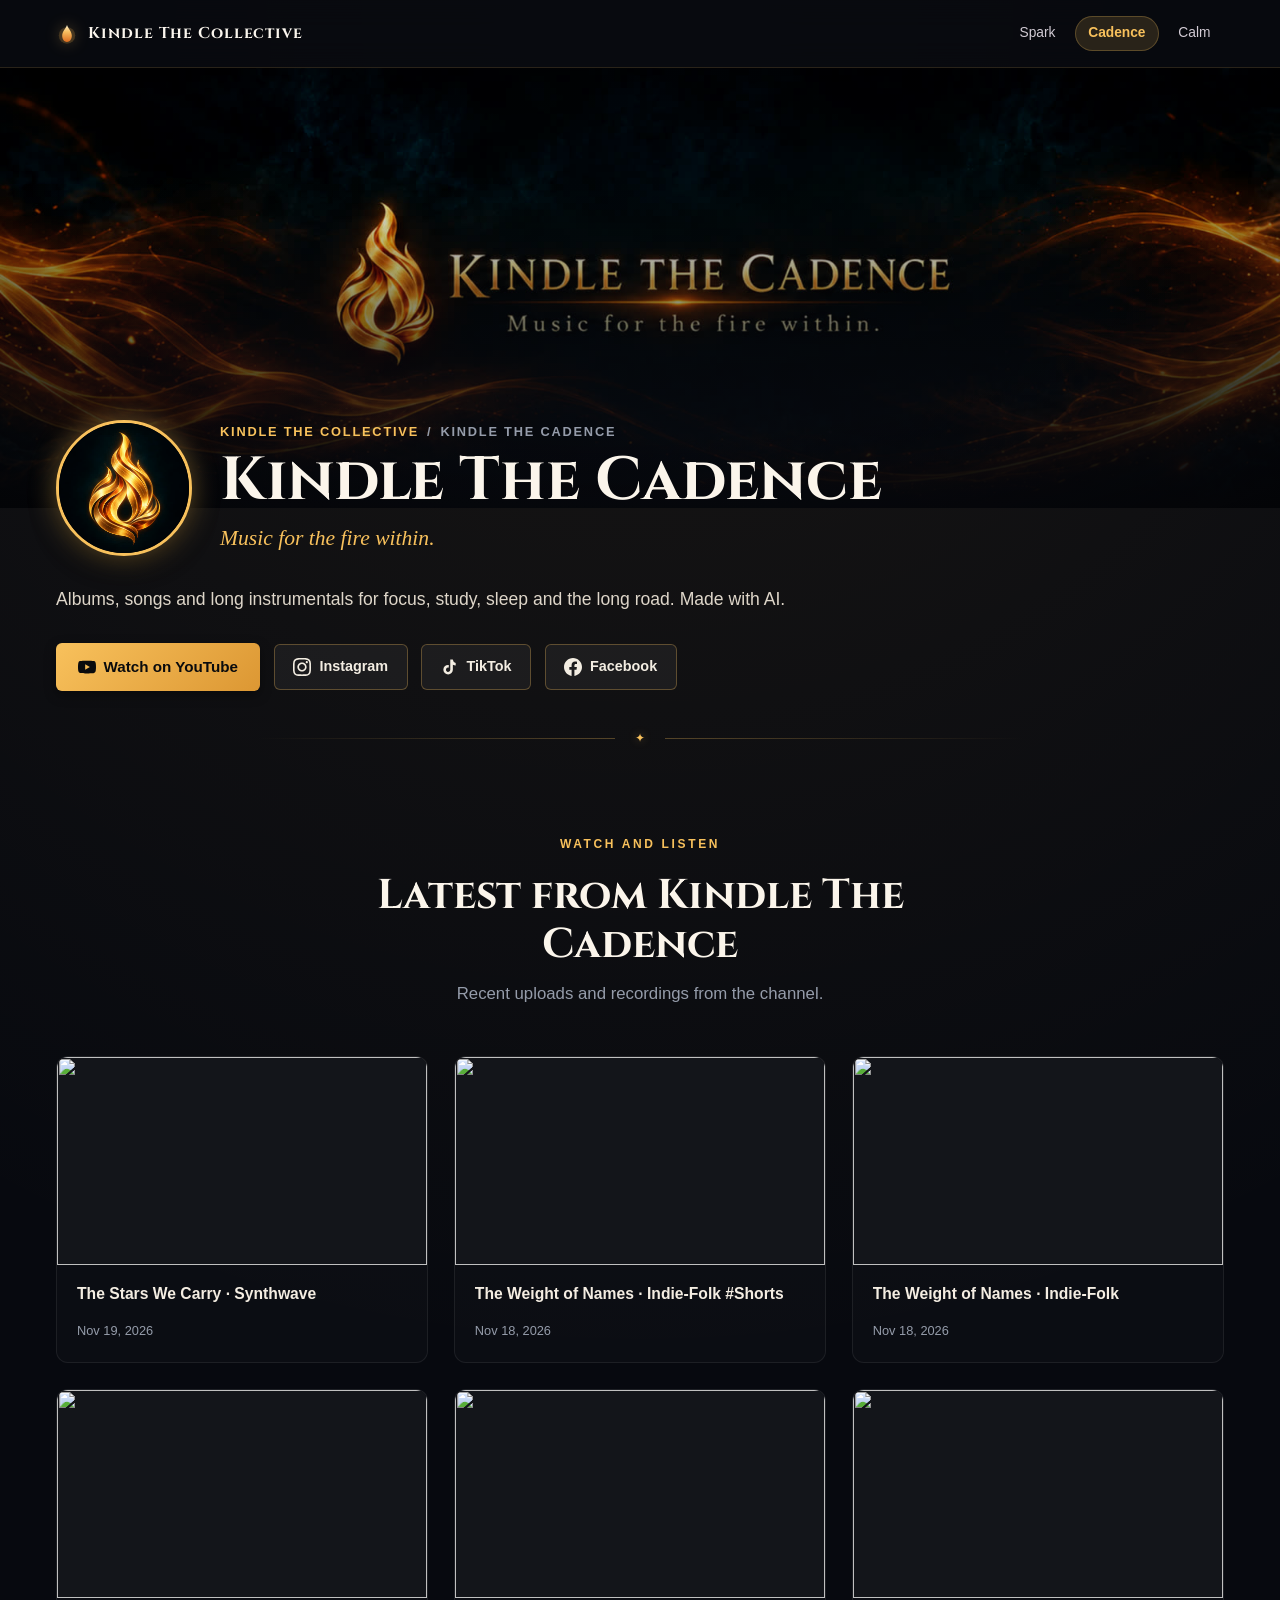
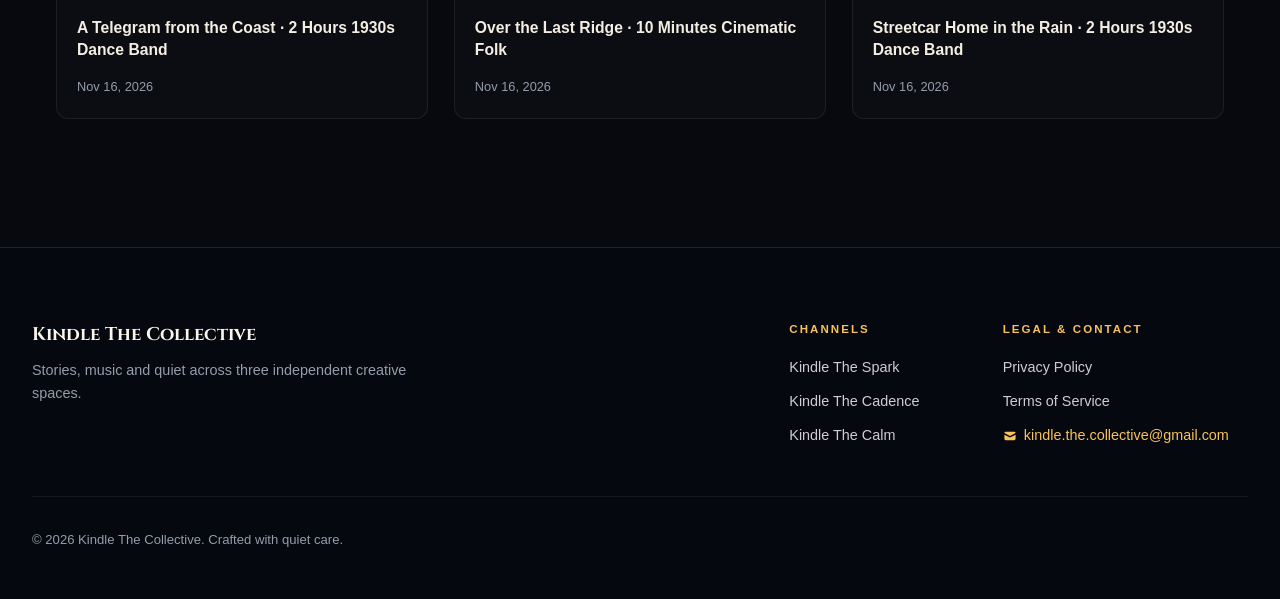
==== commit d22f03b9: "Add Facebook links for all three channels and Spark's TikTok" ====
--- a/cadence/index.html
+++ b/cadence/index.html
@@ -72,7 +72,8 @@
             <p class="channel-about">Albums, songs and long instrumentals for focus, study, sleep and the long road. Made with AI.</p>
             <div class="channel-actions-bar">
               <div class="channel-actions-row"><a class="btn-primary btn-large" href="https://www.youtube.com/@KindleTheCadence" target="_blank" rel="noopener noreferrer"><svg class="btn-icon" viewBox="0 0 24 24" width="18" height="18" fill="currentColor" aria-hidden="true" focusable="false"><path d="M23.498 6.186a3.016 3.016 0 0 0-2.122-2.136C19.505 3.5 12 3.5 12 3.5s-7.505 0-9.377.55a3.016 3.016 0 0 0-2.122 2.136C0 8.07 0 12 0 12s0 3.93.502 5.814a3.016 3.016 0 0 0 2.122 2.136c1.871.55 9.376.55 9.376.55s7.505 0 9.377-.55a3.015 3.015 0 0 0 2.122-2.136C24 15.93 24 12 24 12s0-3.93-.502-5.814zM9.545 15.568V8.432L15.818 12l-6.273 3.568z"/></svg><span>Watch on YouTube</span></a><a class="btn-secondary" href="https://www.instagram.com/kindlethecadence/" target="_blank" rel="noopener noreferrer"><svg class="btn-icon" viewBox="0 0 24 24" width="18" height="18" fill="currentColor" aria-hidden="true" focusable="false"><path d="M12 2.163c3.204 0 3.584.012 4.85.07 3.252.148 4.771 1.691 4.919 4.919.058 1.265.069 1.645.069 4.849 0 3.205-.012 3.584-.069 4.849-.149 3.225-1.664 4.771-4.919 4.919-1.266.058-1.644.07-4.85.07-3.204 0-3.584-.012-4.849-.07-3.26-.149-4.771-1.699-4.919-4.92-.058-1.265-.07-1.644-.07-4.849 0-3.204.013-3.583.07-4.849.149-3.227 1.664-4.771 4.919-4.919 1.266-.057 1.645-.069 4.849-.069zm0-2.163c-3.259 0-3.667.014-4.947.072-4.358.2-6.78 2.618-6.98 6.98-.059 1.281-.073 1.689-.073 4.948 0 3.259.014 3.668.072 4.948.2 4.358 2.618 6.78 6.98 6.98 1.281.058 1.689.072 4.948.072 3.259 0 3.668-.014 4.948-.072 4.354-.2 6.782-2.618 6.979-6.98.059-1.28.073-1.689.073-4.948 0-3.259-.014-3.667-.072-4.947-.196-4.354-2.617-6.78-6.979-6.98-1.281-.059-1.69-.073-4.949-.073zm0 5.838c-3.403 0-6.162 2.759-6.162 6.162s2.759 6.163 6.162 6.163 6.162-2.759 6.162-6.163c0-3.403-2.759-6.162-6.162-6.162zm0 10.162c-2.209 0-4-1.79-4-4 0-2.209 1.791-4 4-4s4 1.791 4 4c0 2.21-1.791 4-4 4zm6.406-11.845c-.796 0-1.441.645-1.441 1.44s.645 1.44 1.441 1.44c.795 0 1.439-.645 1.439-1.44s-.644-1.44-1.439-1.44z"/></svg><span>Instagram</span></a>
-<a class="btn-secondary" href="https://www.tiktok.com/@kindle.the.cadenc" target="_blank" rel="noopener noreferrer"><svg class="btn-icon" viewBox="0 0 24 24" width="18" height="18" fill="currentColor" aria-hidden="true" focusable="false"><path d="M19.59 6.69a4.83 4.83 0 0 1-3.77-4.25V2h-3.45v13.67a2.89 2.89 0 0 1-5.2 1.74 2.89 2.89 0 0 1 2.31-4.64c.29 0 .58.04.86.12V9.32a6.34 6.34 0 0 0-.86-.06 6.34 6.34 0 0 0-6.34 6.34 6.34 6.34 0 0 0 6.34 6.34 6.34 6.34 0 0 0 6.34-6.34V9.08a8.28 8.28 0 0 0 3.77 1.06V6.69z"/></svg><span>TikTok</span></a></div>
+<a class="btn-secondary" href="https://www.tiktok.com/@kindle.the.cadence" target="_blank" rel="noopener noreferrer"><svg class="btn-icon" viewBox="0 0 24 24" width="18" height="18" fill="currentColor" aria-hidden="true" focusable="false"><path d="M19.59 6.69a4.83 4.83 0 0 1-3.77-4.25V2h-3.45v13.67a2.89 2.89 0 0 1-5.2 1.74 2.89 2.89 0 0 1 2.31-4.64c.29 0 .58.04.86.12V9.32a6.34 6.34 0 0 0-.86-.06 6.34 6.34 0 0 0-6.34 6.34 6.34 6.34 0 0 0 6.34 6.34 6.34 6.34 0 0 0 6.34-6.34V9.08a8.28 8.28 0 0 0 3.77 1.06V6.69z"/></svg><span>TikTok</span></a>
+<a class="btn-secondary" href="https://www.facebook.com/kindle.the.cadence" target="_blank" rel="noopener noreferrer"><svg class="btn-icon" viewBox="0 0 24 24" width="18" height="18" fill="currentColor" aria-hidden="true" focusable="false"><path d="M24 12.073c0-6.627-5.373-12-12-12s-12 5.373-12 12c0 5.99 4.388 10.954 10.125 11.854v-8.385H7.078v-3.47h3.047V9.43c0-3.007 1.792-4.669 4.533-4.669 1.312 0 2.686.235 2.686.235v2.953H15.83c-1.491 0-1.956.925-1.956 1.874v2.25h3.328l-.532 3.47h-2.796v8.385C19.612 23.027 24 18.062 24 12.073z"/></svg><span>Facebook</span></a></div>
             </div>
           </div>
         </div>
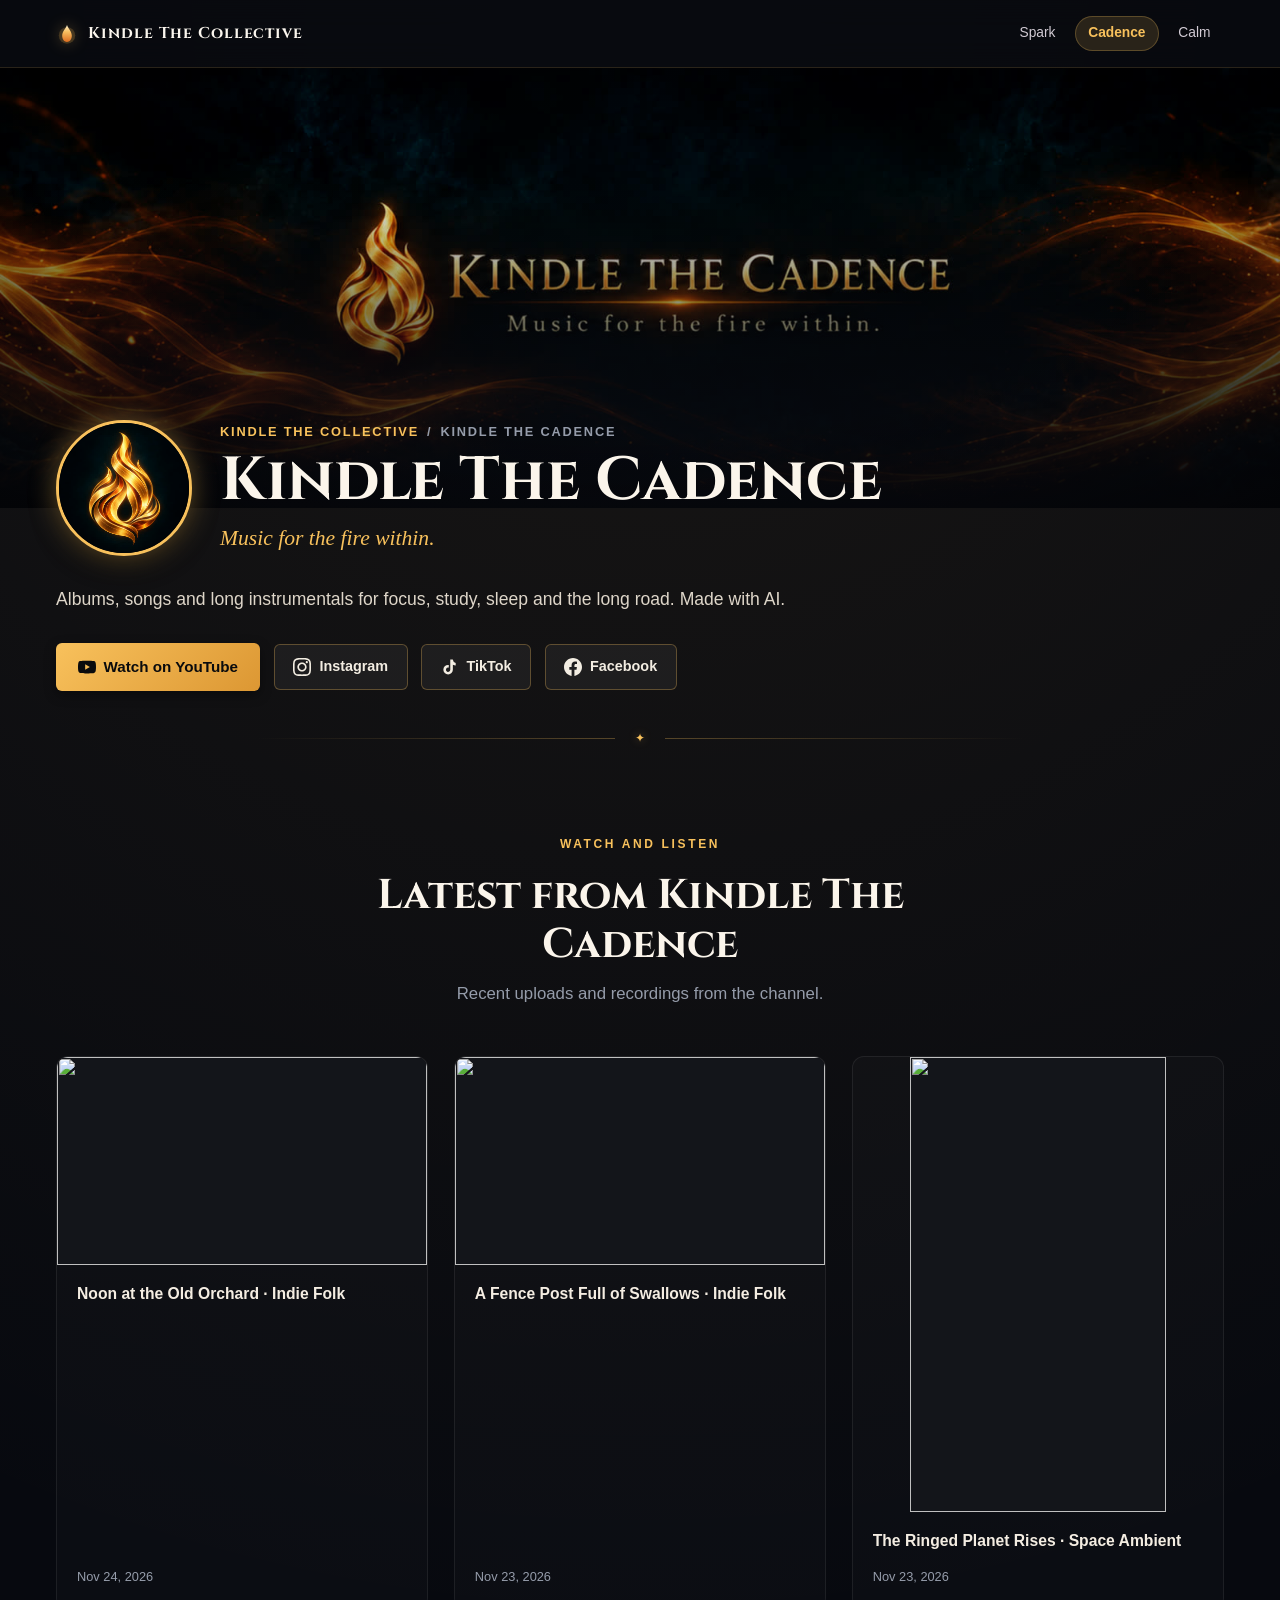
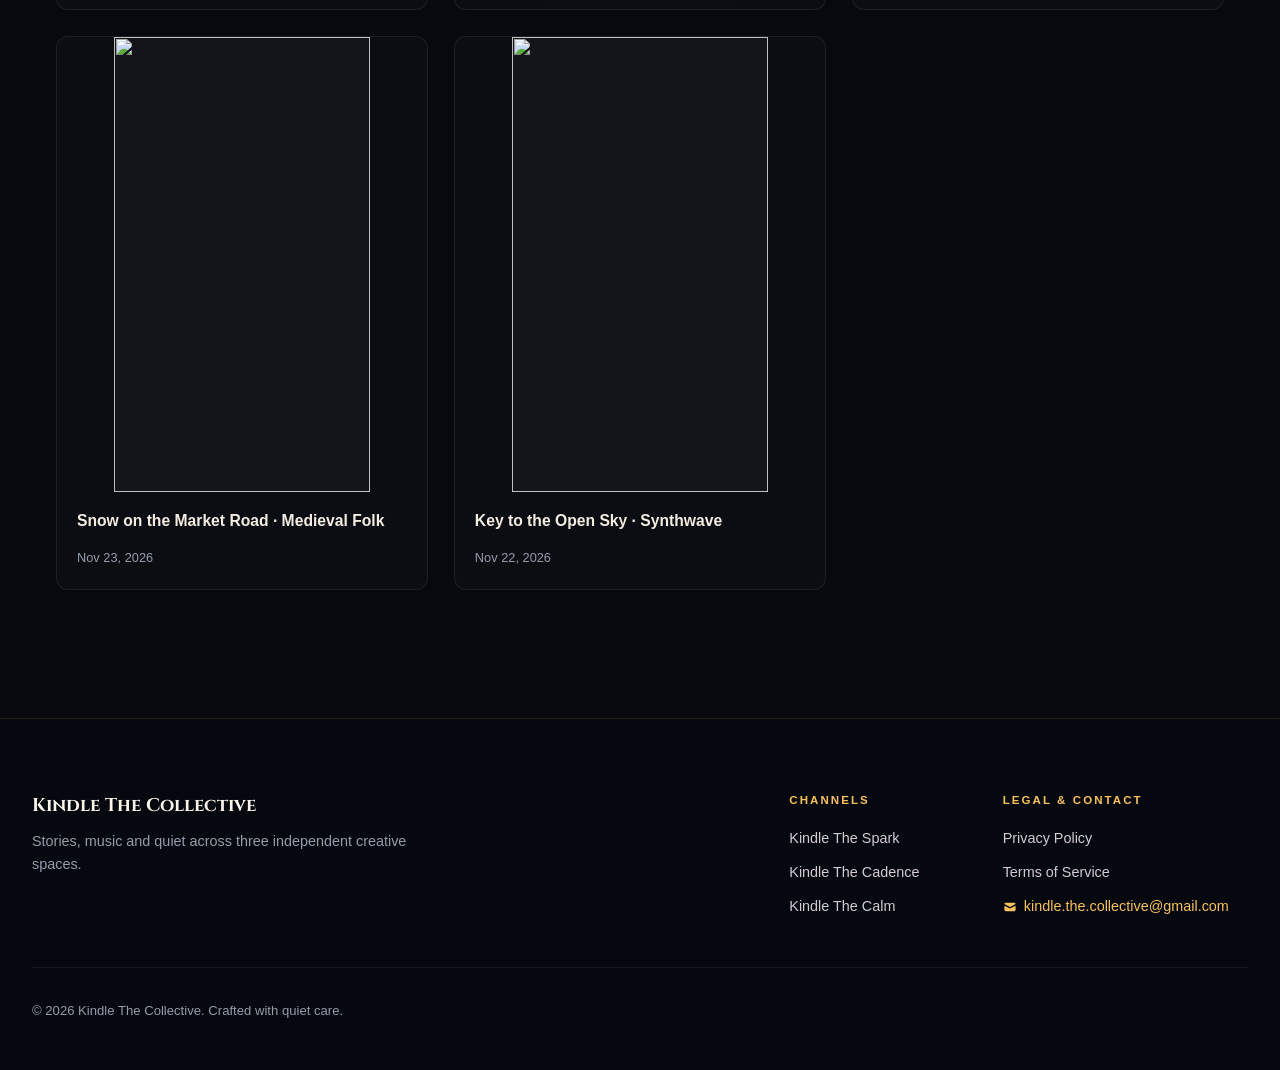
==== commit 72b07821: "Hub rebuild: one row per channel, clean titles, Pacific dates, sitemap and robots, Facebook username" ====
--- a/cadence/index.html
+++ b/cadence/index.html
@@ -13,12 +13,15 @@
 <meta property="og:type" content="website">
 <meta property="og:url" content="https://kindlethecollective.me/cadence/">
 <meta property="og:image" content="https://kindlethecollective.me/assets/cadence/banner.jpg">
+<meta property="og:image:alt" content="Kindle The Cadence | Kindle The Collective">
 <meta property="og:site_name" content="Kindle The Collective">
+<meta property="og:locale" content="en_US">
 <meta name="twitter:card" content="summary_large_image">
 <meta name="twitter:title" content="Kindle The Cadence | Kindle The Collective">
 <meta name="twitter:description" content="Albums, songs and long instrumentals for focus, study, sleep and the long road. Made with AI.">
 <meta name="twitter:image" content="https://kindlethecollective.me/assets/cadence/banner.jpg">
 <link rel="stylesheet" href="../style.css">
+
 </head>
 <body class="hub cadence">
 <a class="skip-link" href="#main">Skip to main content</a>
@@ -91,20 +94,20 @@
     <div class="video-grid">
       
         <article class="video-card">
-          <a class="video-link" href="https://www.youtube.com/watch?v=D5n5x06TnwE" target="_blank" rel="noopener noreferrer" aria-label="The Stars We Carry · Synthwave">
+          <a class="video-link" href="https://www.youtube.com/watch?v=If-9CE4vt7M" target="_blank" rel="noopener noreferrer" aria-label="Noon at the Old Orchard · Indie Folk" title="Noon at the Old Orchard · Indie Folk">
             <div class="video-thumb-container">
-              <img class="video-thumb" src="https://i.ytimg.com/vi/D5n5x06TnwE/hqdefault.jpg" alt="" loading="lazy" width="480" height="360">
-              <div class="video-thumb-overlay" aria-hidden="true">
-                <span class="video-play-badge">
-                  <svg viewBox="0 0 24 24" width="20" height="20" fill="currentColor" aria-hidden="true"><path d="M8 5v14l11-7z"/></svg>
-                </span>
-              </div>
-            </div>
-            <div class="video-details">
-              <h3 class="video-title">The Stars We Carry · Synthwave</h3>
-              <div class="video-meta">
-                
-                <time datetime="2026-11-19T02:00:14+00:00">Nov 19, 2026</time>
+              <img class="video-thumb" src="https://i.ytimg.com/vi/If-9CE4vt7M/hqdefault.jpg" alt="" title="Noon at the Old Orchard · Indie Folk" loading="lazy" width="480" height="360">
+              <div class="video-thumb-overlay" aria-hidden="true">
+                <span class="video-play-badge">
+                  <svg viewBox="0 0 24 24" width="20" height="20" fill="currentColor" aria-hidden="true"><path d="M8 5v14l11-7z"/></svg>
+                </span>
+              </div>
+            </div>
+            <div class="video-details">
+              <h3 class="video-title" title="Noon at the Old Orchard · Indie Folk">Noon at the Old Orchard · Indie Folk</h3>
+              <div class="video-meta">
+                
+                <time datetime="2026-11-24T08:00:30+00:00">Nov 24, 2026</time>
               </div>
             </div>
           </a>
@@ -112,104 +115,83 @@
       
 
         <article class="video-card">
-          <a class="video-link" href="https://www.youtube.com/watch?v=1hdMqFAphvU" target="_blank" rel="noopener noreferrer" aria-label="The Weight of Names · Indie-Folk #Shorts">
+          <a class="video-link" href="https://www.youtube.com/watch?v=ru0UiufiX5U" target="_blank" rel="noopener noreferrer" aria-label="A Fence Post Full of Swallows · Indie Folk" title="A Fence Post Full of Swallows · Indie Folk">
             <div class="video-thumb-container">
-              <img class="video-thumb" src="https://i.ytimg.com/vi/1hdMqFAphvU/hqdefault.jpg" alt="" loading="lazy" width="480" height="360">
-              <div class="video-thumb-overlay" aria-hidden="true">
-                <span class="video-play-badge">
-                  <svg viewBox="0 0 24 24" width="20" height="20" fill="currentColor" aria-hidden="true"><path d="M8 5v14l11-7z"/></svg>
-                </span>
-              </div>
-            </div>
-            <div class="video-details">
-              <h3 class="video-title">The Weight of Names · Indie-Folk #Shorts</h3>
-              <div class="video-meta">
-                
-                <time datetime="2026-11-18T04:00:19+00:00">Nov 18, 2026</time>
-              </div>
-            </div>
-          </a>
-        </article>
-      
-
-        <article class="video-card">
-          <a class="video-link" href="https://www.youtube.com/watch?v=ZBw2aZ0JETo" target="_blank" rel="noopener noreferrer" aria-label="The Weight of Names · Indie-Folk">
-            <div class="video-thumb-container">
-              <img class="video-thumb" src="https://i.ytimg.com/vi/ZBw2aZ0JETo/hqdefault.jpg" alt="" loading="lazy" width="480" height="360">
-              <div class="video-thumb-overlay" aria-hidden="true">
-                <span class="video-play-badge">
-                  <svg viewBox="0 0 24 24" width="20" height="20" fill="currentColor" aria-hidden="true"><path d="M8 5v14l11-7z"/></svg>
-                </span>
-              </div>
-            </div>
-            <div class="video-details">
-              <h3 class="video-title">The Weight of Names · Indie-Folk</h3>
-              <div class="video-meta">
-                
-                <time datetime="2026-11-18T02:00:00+00:00">Nov 18, 2026</time>
-              </div>
-            </div>
-          </a>
-        </article>
-      
-
-        <article class="video-card">
-          <a class="video-link" href="https://www.youtube.com/watch?v=j1qWaTFqI-I" target="_blank" rel="noopener noreferrer" aria-label="A Telegram from the Coast · 2 Hours 1930s Dance Band">
-            <div class="video-thumb-container">
-              <img class="video-thumb" src="https://i.ytimg.com/vi/j1qWaTFqI-I/hqdefault.jpg" alt="" loading="lazy" width="480" height="360">
-              <div class="video-thumb-overlay" aria-hidden="true">
-                <span class="video-play-badge">
-                  <svg viewBox="0 0 24 24" width="20" height="20" fill="currentColor" aria-hidden="true"><path d="M8 5v14l11-7z"/></svg>
-                </span>
-              </div>
-            </div>
-            <div class="video-details">
-              <h3 class="video-title">A Telegram from the Coast · 2 Hours 1930s Dance Band</h3>
-              <div class="video-meta">
-                
-                <time datetime="2026-11-16T02:00:35+00:00">Nov 16, 2026</time>
-              </div>
-            </div>
-          </a>
-        </article>
-      
-
-        <article class="video-card">
-          <a class="video-link" href="https://www.youtube.com/watch?v=Y3ZLzzFAALo" target="_blank" rel="noopener noreferrer" aria-label="Over the Last Ridge · 10 Minutes Cinematic Folk">
-            <div class="video-thumb-container">
-              <img class="video-thumb" src="https://i.ytimg.com/vi/Y3ZLzzFAALo/hqdefault.jpg" alt="" loading="lazy" width="480" height="360">
-              <div class="video-thumb-overlay" aria-hidden="true">
-                <span class="video-play-badge">
-                  <svg viewBox="0 0 24 24" width="20" height="20" fill="currentColor" aria-hidden="true"><path d="M8 5v14l11-7z"/></svg>
-                </span>
-              </div>
-            </div>
-            <div class="video-details">
-              <h3 class="video-title">Over the Last Ridge · 10 Minutes Cinematic Folk</h3>
-              <div class="video-meta">
-                
-                <time datetime="2026-11-16T02:00:35+00:00">Nov 16, 2026</time>
-              </div>
-            </div>
-          </a>
-        </article>
-      
-
-        <article class="video-card">
-          <a class="video-link" href="https://www.youtube.com/watch?v=0XinUee6cok" target="_blank" rel="noopener noreferrer" aria-label="Streetcar Home in the Rain · 2 Hours 1930s Dance Band">
-            <div class="video-thumb-container">
-              <img class="video-thumb" src="https://i.ytimg.com/vi/0XinUee6cok/hqdefault.jpg" alt="" loading="lazy" width="480" height="360">
-              <div class="video-thumb-overlay" aria-hidden="true">
-                <span class="video-play-badge">
-                  <svg viewBox="0 0 24 24" width="20" height="20" fill="currentColor" aria-hidden="true"><path d="M8 5v14l11-7z"/></svg>
-                </span>
-              </div>
-            </div>
-            <div class="video-details">
-              <h3 class="video-title">Streetcar Home in the Rain · 2 Hours 1930s Dance Band</h3>
-              <div class="video-meta">
-                
-                <time datetime="2026-11-16T02:00:25+00:00">Nov 16, 2026</time>
+              <img class="video-thumb" src="https://i.ytimg.com/vi/ru0UiufiX5U/hqdefault.jpg" alt="" title="A Fence Post Full of Swallows · Indie Folk" loading="lazy" width="480" height="360">
+              <div class="video-thumb-overlay" aria-hidden="true">
+                <span class="video-play-badge">
+                  <svg viewBox="0 0 24 24" width="20" height="20" fill="currentColor" aria-hidden="true"><path d="M8 5v14l11-7z"/></svg>
+                </span>
+              </div>
+            </div>
+            <div class="video-details">
+              <h3 class="video-title" title="A Fence Post Full of Swallows · Indie Folk">A Fence Post Full of Swallows · Indie Folk</h3>
+              <div class="video-meta">
+                
+                <time datetime="2026-11-23T08:00:25+00:00">Nov 23, 2026</time>
+              </div>
+            </div>
+          </a>
+        </article>
+      
+
+        <article class="video-card video-card-short">
+          <a class="video-link" href="https://www.youtube.com/watch?v=YmZCNNqsMQY" target="_blank" rel="noopener noreferrer" aria-label="The Ringed Planet Rises · Space Ambient" title="The Ringed Planet Rises · Space Ambient #Shorts">
+            <div class="video-thumb-container short">
+              <img class="video-thumb short" src="https://i.ytimg.com/vi/YmZCNNqsMQY/hqdefault.jpg" alt="" title="The Ringed Planet Rises · Space Ambient #Shorts" loading="lazy" width="270" height="480">
+              <div class="video-thumb-overlay" aria-hidden="true">
+                <span class="video-play-badge">
+                  <svg viewBox="0 0 24 24" width="20" height="20" fill="currentColor" aria-hidden="true"><path d="M8 5v14l11-7z"/></svg>
+                </span>
+              </div>
+            </div>
+            <div class="video-details">
+              <h3 class="video-title" title="The Ringed Planet Rises · Space Ambient #Shorts">The Ringed Planet Rises · Space Ambient</h3>
+              <div class="video-meta">
+                
+                <time datetime="2026-11-24T04:00:34+00:00">Nov 23, 2026</time>
+              </div>
+            </div>
+          </a>
+        </article>
+      
+
+        <article class="video-card video-card-short">
+          <a class="video-link" href="https://www.youtube.com/watch?v=60U1z7v1tRY" target="_blank" rel="noopener noreferrer" aria-label="Snow on the Market Road · Medieval Folk" title="Snow on the Market Road · Medieval Folk #Shorts">
+            <div class="video-thumb-container short">
+              <img class="video-thumb short" src="https://i.ytimg.com/vi/60U1z7v1tRY/hqdefault.jpg" alt="" title="Snow on the Market Road · Medieval Folk #Shorts" loading="lazy" width="270" height="480">
+              <div class="video-thumb-overlay" aria-hidden="true">
+                <span class="video-play-badge">
+                  <svg viewBox="0 0 24 24" width="20" height="20" fill="currentColor" aria-hidden="true"><path d="M8 5v14l11-7z"/></svg>
+                </span>
+              </div>
+            </div>
+            <div class="video-details">
+              <h3 class="video-title" title="Snow on the Market Road · Medieval Folk #Shorts">Snow on the Market Road · Medieval Folk</h3>
+              <div class="video-meta">
+                
+                <time datetime="2026-11-24T02:00:27+00:00">Nov 23, 2026</time>
+              </div>
+            </div>
+          </a>
+        </article>
+      
+
+        <article class="video-card video-card-short">
+          <a class="video-link" href="https://www.youtube.com/watch?v=Dh8gTMPGwDE" target="_blank" rel="noopener noreferrer" aria-label="Key to the Open Sky · Synthwave" title="Key to the Open Sky · Synthwave #Shorts">
+            <div class="video-thumb-container short">
+              <img class="video-thumb short" src="https://i.ytimg.com/vi/Dh8gTMPGwDE/hqdefault.jpg" alt="" title="Key to the Open Sky · Synthwave #Shorts" loading="lazy" width="270" height="480">
+              <div class="video-thumb-overlay" aria-hidden="true">
+                <span class="video-play-badge">
+                  <svg viewBox="0 0 24 24" width="20" height="20" fill="currentColor" aria-hidden="true"><path d="M8 5v14l11-7z"/></svg>
+                </span>
+              </div>
+            </div>
+            <div class="video-details">
+              <h3 class="video-title" title="Key to the Open Sky · Synthwave #Shorts">Key to the Open Sky · Synthwave</h3>
+              <div class="video-meta">
+                
+                <time datetime="2026-11-23T04:00:14+00:00">Nov 22, 2026</time>
               </div>
             </div>
           </a>
--- a/style.css
+++ b/style.css
@@ -1018,6 +1018,12 @@
   background: #13151a;
 }
 
+.video-thumb-container.short {
+   aspect-ratio: 9 / 16;
+   max-width: 16rem;
+   margin-inline: auto;
+ }
+
 .video-thumb {
   width: 100%;
   height: 100%;
@@ -1026,9 +1032,28 @@
   transition: transform 0.5s ease, filter 0.5s ease;
 }
 
+.video-thumb.short {
+  object-fit: contain;
+}
+
 .video-card:hover .video-thumb {
   transform: scale(1.04);
   filter: brightness(1.06);
+}
+
+.video-card:hover .video-thumb.short {
+  transform: none;
+}
+
+.channel-latest-row {
+  margin-top: 2rem;
+}
+
+.channel-latest-heading {
+  margin: 0 0 1rem;
+  color: var(--text);
+  font-family: var(--font-cinzel);
+  font-size: 1.25rem;
 }
 
 .video-thumb-overlay {
